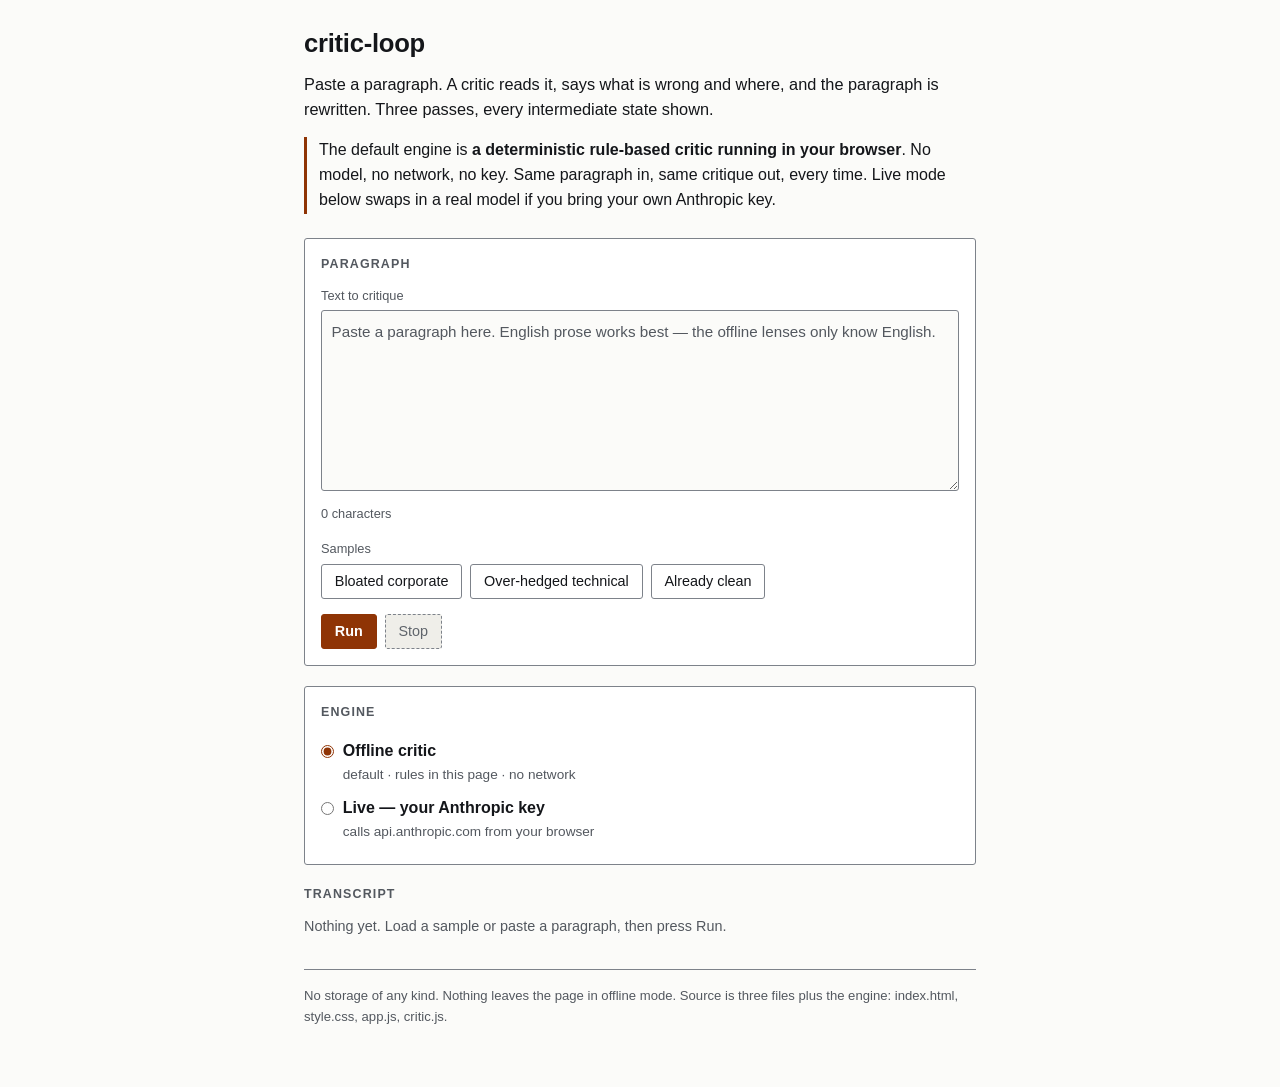
==== index.html @ 804d18df "page shell: markup, three bundled samples, and the honest engine note Above the fold: title, one sen" ====
<!doctype html>
<html lang="en">
<head>
<meta charset="utf-8">
<meta name="viewport" content="width=device-width, initial-scale=1">
<title>critic-loop — draft, critique, revise</title>
<meta name="description" content="A one-page demo of the draft to critique to revise loop. Every intermediate state is shown.">
<link rel="stylesheet" href="style.css">
</head>
<body>
<a class="skip-link" href="#transcript">Skip to transcript</a>

<div class="wrap">

  <header class="masthead">
    <h1>critic-loop</h1>
    <p class="lede">Paste a paragraph. A critic reads it, says what is wrong and where, and the
      paragraph is rewritten. Three passes, every intermediate state shown.</p>
    <p class="honesty">The default engine is <strong>a deterministic rule-based critic running in
      your browser</strong>. No model, no network, no key. Same paragraph in, same critique out,
      every time. Live mode below swaps in a real model if you bring your own Anthropic key.</p>
  </header>

  <main>

  <section class="card" aria-labelledby="input-h">
    <h2 id="input-h">Paragraph</h2>

    <label class="field-label" for="input">Text to critique</label>
    <textarea id="input" rows="7" spellcheck="false"
      placeholder="Paste a paragraph here. English prose works best — the offline lenses only know English."></textarea>

    <p class="counter"><span id="counter">0 characters</span></p>

    <div class="samples">
      <span class="samples-label" id="samples-h">Samples</span>
      <div class="btn-row" role="group" aria-labelledby="samples-h">
        <button type="button" class="btn btn-quiet" data-sample="corporate">Bloated corporate</button>
        <button type="button" class="btn btn-quiet" data-sample="hedged">Over-hedged technical</button>
        <button type="button" class="btn btn-quiet" data-sample="clean">Already clean</button>
      </div>
    </div>

    <div class="run-row">
      <button type="button" class="btn btn-primary" id="run">Run</button>
      <button type="button" class="btn" id="stop" disabled>Stop</button>
      <button type="button" class="btn btn-quiet" id="skip" hidden>Skip animation</button>
      <span class="status" id="status" role="status" aria-live="polite"></span>
    </div>
  </section>

  <section class="card" aria-labelledby="engine-h">
    <h2 id="engine-h">Engine</h2>
    <fieldset class="engine">
      <legend class="sr-only">Choose an engine</legend>
      <label class="radio"><input type="radio" name="engine" value="offline" id="engine-offline" checked>
        <span><span class="radio-title">Offline critic</span> <span class="radio-note">default · rules in this page · no network</span></span></label>
      <label class="radio"><input type="radio" name="engine" value="live" id="engine-live">
        <span><span class="radio-title">Live — your Anthropic key</span> <span class="radio-note">calls api.anthropic.com from your browser</span></span></label>
    </fieldset>

    <div class="live-panel" id="live-panel" hidden>
      <div class="live-fields">
        <p class="live-field">
          <label class="field-label" for="api-key">Anthropic API key</label>
          <input type="password" id="api-key" autocomplete="off" spellcheck="false" placeholder="sk-ant-...">
        </p>
        <p class="live-field">
          <label class="field-label" for="model">Model</label>
          <input type="text" id="model" autocomplete="off" spellcheck="false" value="claude-sonnet-4-5">
        </p>
      </div>
      <p class="live-note">The key is held in a page variable for the length of this run. It is sent
        only to api.anthropic.com, never stored anywhere, and never included in the exported
        transcript.</p>
    </div>
  </section>

  <section id="transcript-section" aria-labelledby="transcript-h">
    <h2 id="transcript-h">Transcript</h2>
    <p class="empty-note" id="empty-note">Nothing yet. Load a sample or paste a paragraph, then press Run.</p>
    <div id="transcript" tabindex="-1"></div>
  </section>

  </main>

  <footer class="foot">
    <p>No storage of any kind. Nothing leaves the page in offline mode. Source is three files plus
      the engine: index.html, style.css, app.js, critic.js.</p>
  </footer>

</div>

<script type="text/plain" id="sample-corporate">In order to leverage the synergies across each and every one of our stakeholders, the implementation of the new paradigm has the ability to significantly improve the end result for the business, and due to the fact that a number of teams are involved in the optimisation of the process at this point in time, the utilisation of a holistic framework is very important for the purpose of driving alignment with regard to future plans.</script>
<script type="text/plain" id="sample-hedged">It seems that the cache layer is somewhat unreliable under load, and it appears that a number of requests are perhaps dropped when the queue is relatively full, though the optimisation of the eviction policy might possibly help if the team is able to leverage the existing metrics pipeline for the purpose of measurement. Arguably the retry path is fairly robust. Various measurements typically suggest that latency is largely driven by the serialisation step, but this is possibly an artefact of the harness.</script>
<script type="text/plain" id="sample-clean">The build takes 41 seconds. It compiles 312 files, links one binary, and writes a 4 MB archive. Two tests fail on Windows. Both fail in the path parser. The fix lands tomorrow.</script>

<script src="critic.js"></script>
<script src="app.js"></script>
</body>
</html>
---- style.css ----
/* critic-loop — one stylesheet. Light and dark are both first class.
   Contrast ratios are stated where they were computed. */

:root {
  color-scheme: light dark;

  /* light (measured against the surfaces they sit on) */
  --bg:        #fbfbf9;
  --surface:   #ffffff;
  --quote:     #f2efe9;
  --text:      #14161a;   /* 18.11 on surface, 17.48 on bg */
  --muted:     #53585f;   /*  7.17 on surface,  6.25 on quote */
  --border:    #7d828a;   /*  3.87 on surface,  3.37 on quote */
  --accent:    #8f3405;   /*  7.89 on surface */
  --on-accent: #ffffff;   /*  7.89 on accent */
  --del:       #8a2a2a;   /*  8.59 on surface */
  --ins:       #0f5c36;   /*  8.06 on surface */
  --disabled-bg:   #efeee9;
  --disabled-text: #5f646b; /* 5.13 on disabled-bg */

  --radius: 3px;
  --pad: 1rem;
  --font: -apple-system, BlinkMacSystemFont, "Segoe UI", Roboto, "Helvetica Neue", Arial, sans-serif;
  --mono: ui-monospace, SFMono-Regular, Menlo, Consolas, "Liberation Mono", monospace;
}

@media (prefers-color-scheme: dark) {
  :root {
    --bg:        #0f1114;
    --surface:   #171a1f;
    --quote:     #22262c;
    --text:      #e9eaec;  /* 14.49 on surface, 15.71 on bg */
    --muted:     #a7adb5;  /*  7.71 on surface,  6.72 on quote */
    --border:    #6b727b;  /*  3.59 on surface,  3.13 on quote */
    --accent:    #ff9a52;  /*  8.30 on surface */
    --on-accent: #0f1114;  /*  9.00 on accent */
    --del:       #ff9d9d;  /*  8.77 on surface */
    --ins:       #6fd39b;  /*  9.52 on surface */
    --disabled-bg:   #22262c;
    --disabled-text: #9aa1a9; /* 5.82 on disabled-bg */
  }
}

* { box-sizing: border-box; }

html, body { margin: 0; padding: 0; }

body {
  background: var(--bg);
  color: var(--text);
  font-family: var(--font);
  font-size: 16px;
  line-height: 1.55;
  -webkit-text-size-adjust: 100%;
  overflow-wrap: break-word;
}

.wrap {
  max-width: 44rem;
  margin: 0 auto;
  padding: 1.5rem 1rem 3rem;
}

/* ---------- type ---------- */

h1 {
  font-size: 1.6rem;
  letter-spacing: -0.01em;
  margin: 0 0 0.5rem;
  font-weight: 600;
}

h2 {
  font-size: 0.78rem;
  text-transform: uppercase;
  letter-spacing: 0.09em;
  font-weight: 600;
  color: var(--muted);
  margin: 0 0 0.7rem;
}

p { margin: 0 0 0.75rem; }

.lede { font-size: 1.02rem; margin-bottom: 0.9rem; }

.honesty {
  border-left: 3px solid var(--accent);
  padding: 0.1rem 0 0.1rem 0.75rem;
  margin: 0 0 1.5rem;
  color: var(--text);
}
.honesty strong { font-weight: 600; }

.masthead { margin-bottom: 1.5rem; }

.sr-only {
  position: absolute; width: 1px; height: 1px; padding: 0; margin: -1px;
  overflow: hidden; clip: rect(0 0 0 0); white-space: nowrap; border: 0;
}

.skip-link {
  position: absolute; left: 0.5rem; top: 0.5rem;
  background: var(--surface); color: var(--accent);
  padding: 0.5rem 0.75rem; border: 2px solid var(--accent); z-index: 10;
  transform: translateY(-250%);
}
.skip-link:focus { transform: none; }

/* ---------- cards ---------- */

.card {
  background: var(--surface);
  border: 1px solid var(--border);
  border-radius: var(--radius);
  padding: var(--pad);
  margin: 0 0 1.25rem;
}

/* ---------- form ---------- */

.field-label {
  display: block;
  font-size: 0.8rem;
  color: var(--muted);
  margin-bottom: 0.3rem;
}

textarea, input[type="password"], input[type="text"] {
  width: 100%;
  max-width: 100%;
  font-family: inherit;
  font-size: 0.95rem;
  line-height: 1.5;
  color: var(--text);
  background: var(--bg);
  border: 1px solid var(--border);
  border-radius: var(--radius);
  padding: 0.6rem;
}
textarea { resize: vertical; min-height: 7.5rem; }
::placeholder { color: var(--muted); opacity: 1; }

.counter { font-size: 0.8rem; color: var(--muted); margin: 0.35rem 0 0.9rem; }

.samples { margin-bottom: 0.9rem; }
.samples-label {
  display: block; font-size: 0.8rem; color: var(--muted); margin-bottom: 0.35rem;
}

.btn-row, .run-row {
  display: flex;
  flex-wrap: wrap;
  gap: 0.5rem;
  align-items: center;
}
.run-row { margin-top: 0.25rem; }

.btn {
  font: inherit;
  font-size: 0.9rem;
  line-height: 1.2;
  padding: 0.5rem 0.8rem;
  color: var(--text);
  background: var(--surface);
  border: 1px solid var(--border);
  border-radius: var(--radius);
  cursor: pointer;
  max-width: 100%;
}
.btn:hover:not(:disabled) { border-color: var(--accent); color: var(--accent); }
.btn-primary {
  background: var(--accent);
  color: var(--on-accent);
  border-color: var(--accent);
  font-weight: 600;
}
.btn-primary:hover:not(:disabled) { color: var(--on-accent); }
.btn-quiet { background: transparent; }
.btn:disabled {
  background: var(--disabled-bg);
  color: var(--disabled-text);
  border-color: var(--border);
  border-style: dashed;
  cursor: not-allowed;
}

:focus-visible {
  outline: 3px solid var(--accent);
  outline-offset: 2px;
}

.status { font-size: 0.85rem; color: var(--muted); }
.status.is-error { color: var(--del); }
.status.is-busy::before {
  content: "\25CF";
  margin-right: 0.35rem;
  color: var(--accent);
}

/* ---------- engine ---------- */

.engine { border: 0; margin: 0; padding: 0; }
.radio {
  display: flex;
  gap: 0.55rem;
  align-items: flex-start;
  padding: 0.35rem 0;
  cursor: pointer;
}
.radio input { margin: 0.35rem 0 0; flex: none; accent-color: var(--accent); }
.radio-title { font-weight: 600; }
.radio-note { color: var(--muted); font-size: 0.85rem; display: block; }

.live-panel {
  margin-top: 0.9rem;
  padding-top: 0.9rem;
  border-top: 1px solid var(--border);
}
.live-fields { display: flex; flex-wrap: wrap; gap: 0.75rem; }
.live-field { flex: 1 1 12rem; margin: 0; min-width: 0; }
.live-note { color: var(--muted); font-size: 0.85rem; margin: 0.75rem 0 0; }

/* ---------- transcript ---------- */

.empty-note { color: var(--muted); font-size: 0.9rem; }

.panel {
  background: var(--surface);
  border: 1px solid var(--border);
  border-left-width: 3px;
  border-radius: var(--radius);
  padding: var(--pad);
  margin: 0 0 0.75rem;
}
.panel-draft    { border-left-color: var(--border); }
.panel-critique { border-left-color: var(--accent); background: var(--quote); }
.panel-final    { border-left-color: var(--accent); }
.panel-note     { border-left-color: var(--accent); }

.panel-label {
  font-family: var(--mono);
  font-size: 0.75rem;
  letter-spacing: 0.08em;
  text-transform: uppercase;
  color: var(--muted);
  margin: 0 0 0.5rem;
  display: block;
}
.panel-label .lens { color: var(--accent); }

.panel-blurb { color: var(--muted); font-size: 0.88rem; margin: 0 0 0.75rem; }

.draft-text {
  margin: 0;
  font-size: 0.97rem;
  white-space: pre-wrap;
  overflow-wrap: anywhere;
  word-break: break-word;
}

.truncated-note, .capped-note {
  font-size: 0.82rem;
  color: var(--muted);
  margin: 0.5rem 0 0;
}

/* metrics */
.metrics {
  display: flex;
  flex-wrap: wrap;
  gap: 0.35rem 1rem;
  margin: 0.8rem 0 0;
  padding: 0.55rem 0 0;
  border-top: 1px solid var(--border);
  font-size: 0.82rem;
  color: var(--muted);
  font-family: var(--mono);
}
.metric { white-space: normal; overflow-wrap: anywhere; }
.metric-name { text-transform: uppercase; letter-spacing: 0.05em; }
.metric-val { color: var(--text); }
.metric-delta { color: var(--accent); }

/* findings */
.findings { list-style: none; margin: 0; padding: 0; }
.finding {
  border-top: 1px solid var(--border);
  padding: 0.6rem 0 0.1rem;
}
.finding:first-child { border-top: 0; padding-top: 0; }

.finding > summary {
  cursor: pointer;
  list-style: none;
  display: block;
  padding: 0.1rem 0 0.3rem;
}
.finding > summary::-webkit-details-marker { display: none; }
.finding > summary::before {
  content: "\25B8";
  color: var(--accent);
  display: inline-block;
  width: 1em;
  font-family: var(--mono);
}
.finding[open] > summary::before { content: "\25BE"; }

.rule-name {
  font-size: 0.78rem;
  text-transform: uppercase;
  letter-spacing: 0.06em;
  color: var(--muted);
  font-family: var(--mono);
}

.quote {
  display: inline-block;
  max-width: 100%;
  margin: 0.3rem 0 0 1em;
  padding: 0.3rem 0.5rem;
  background: var(--surface);
  border-left: 3px solid var(--accent);
  font-family: var(--mono);
  font-size: 0.86rem;
  overflow-wrap: anywhere;
  word-break: break-word;
  white-space: pre-wrap;
}

.finding-body { margin: 0.3rem 0 0.5rem 1em; }
.why { margin: 0 0 0.35rem; font-size: 0.9rem; }
.repl {
  margin: 0;
  font-size: 0.88rem;
  overflow-wrap: anywhere;
}
.repl-arrow { color: var(--accent); font-family: var(--mono); }
.repl-text { font-family: var(--mono); color: var(--ins); }
.repl-none { color: var(--muted); font-style: italic; }
.repl-empty { color: var(--muted); }

.pass-summary { font-size: 0.85rem; color: var(--muted); margin: 0.75rem 0 0; }

/* diff */
.diff-controls {
  display: flex;
  flex-wrap: wrap;
  gap: 0.5rem;
  align-items: center;
  margin: 0 0 0.6rem;
}
.diff-legend { font-size: 0.78rem; color: var(--muted); font-family: var(--mono); }

.diff { font-size: 0.97rem; white-space: pre-wrap; overflow-wrap: anywhere; word-break: break-word; }
.d-del {
  color: var(--del);
  text-decoration: line-through;
  text-decoration-thickness: 2px;
}
.d-ins {
  color: var(--ins);
  text-decoration: underline;
  text-decoration-thickness: 2px;
  text-underline-offset: 2px;
}
.d-mark { font-family: var(--mono); font-weight: 700; text-decoration: none; }

/* final */
.final-head { font-weight: 600; margin: 0 0 0.5rem; }
.final-actions { display: flex; flex-wrap: wrap; gap: 0.5rem; margin-top: 0.9rem; }

.foot {
  margin-top: 2rem;
  padding-top: 1rem;
  border-top: 1px solid var(--border);
  color: var(--muted);
  font-size: 0.82rem;
}

/* ---------- stepping ---------- */

.panel-enter { animation: fade-in 220ms ease-out both; }
@keyframes fade-in {
  from { opacity: 0; transform: translateY(4px); }
  to   { opacity: 1; transform: none; }
}
@media (prefers-reduced-motion: reduce) {
  .panel-enter { animation: none; }
  * { transition: none !important; }
}

/* ---------- narrow ---------- */

@media (max-width: 26rem) {
  .wrap { padding: 1rem 0.75rem 2rem; }
  h1 { font-size: 1.35rem; }
  .btn { flex: 1 1 auto; }
  .run-row .status { flex: 1 1 100%; }
  .quote, .finding-body { margin-left: 0; }
}
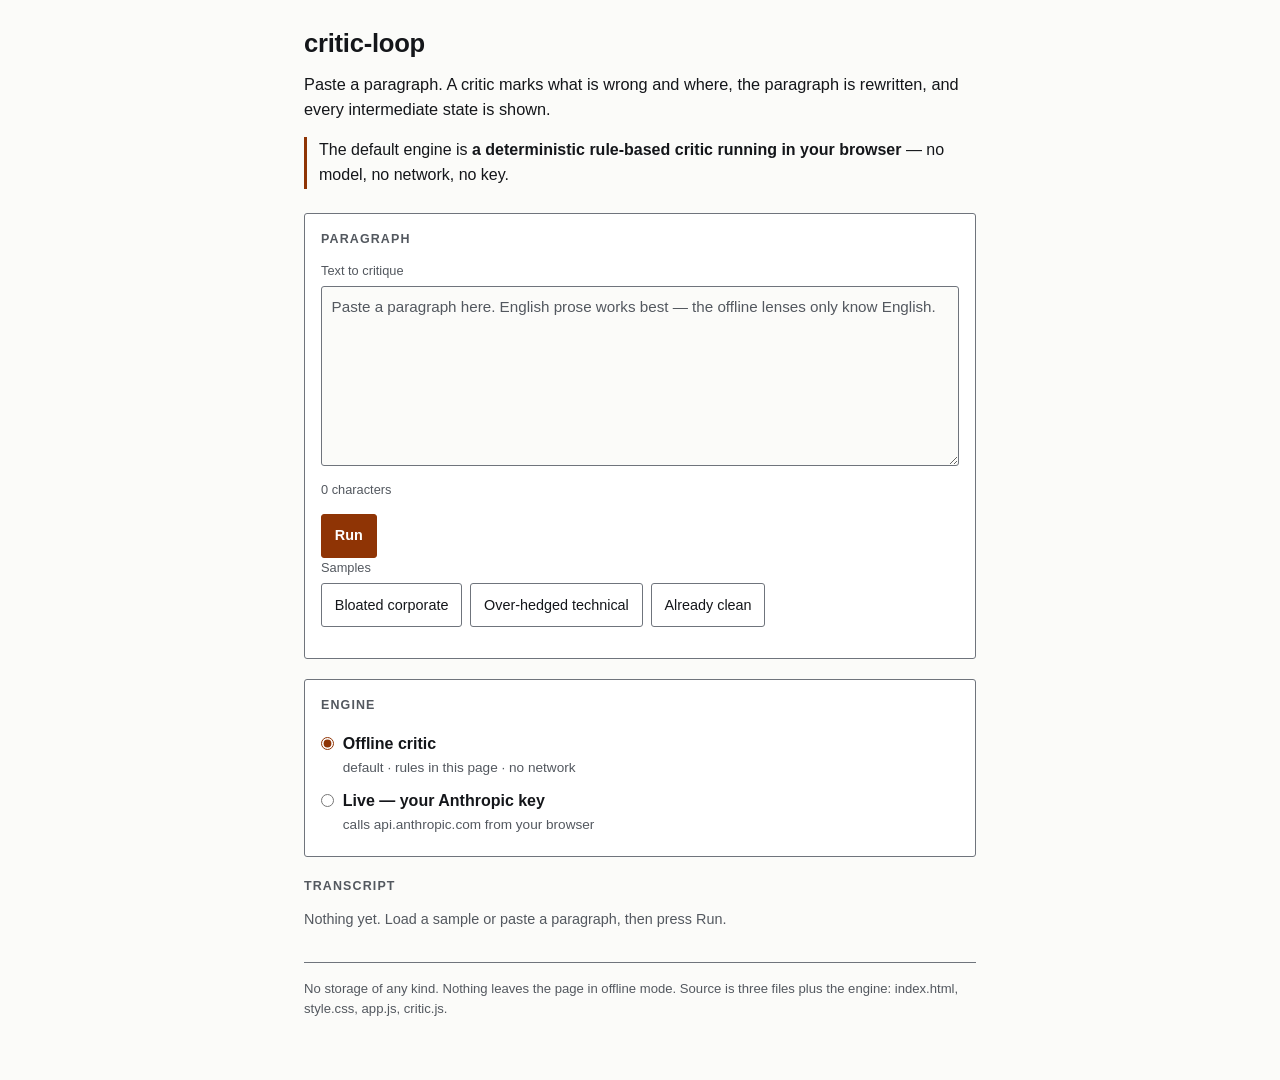
==== commit ba53d903: "page shell: inline favicon, shorter masthead, Run above the samples - An inline data: SVG favicon, s" ====
--- a/index.html
+++ b/index.html
@@ -5,6 +5,7 @@
 <meta name="viewport" content="width=device-width, initial-scale=1">
 <title>critic-loop — draft, critique, revise</title>
 <meta name="description" content="A one-page demo of the draft to critique to revise loop. Every intermediate state is shown.">
+<link rel="icon" href="data:image/svg+xml,%3Csvg xmlns='http://www.w3.org/2000/svg' viewBox='0 0 16 16'%3E%3Crect width='16' height='16' rx='3' fill='%238f3405'/%3E%3Cpath d='M4 5h8M4 8h8M4 11h5' stroke='%23fff' stroke-width='1.6' stroke-linecap='round'/%3E%3C/svg%3E">
 <link rel="stylesheet" href="style.css">
 </head>
 <body>
@@ -14,11 +15,10 @@
 
   <header class="masthead">
     <h1>critic-loop</h1>
-    <p class="lede">Paste a paragraph. A critic reads it, says what is wrong and where, and the
-      paragraph is rewritten. Three passes, every intermediate state shown.</p>
+    <p class="lede">Paste a paragraph. A critic marks what is wrong and where, the paragraph is
+      rewritten, and every intermediate state is shown.</p>
     <p class="honesty">The default engine is <strong>a deterministic rule-based critic running in
-      your browser</strong>. No model, no network, no key. Same paragraph in, same critique out,
-      every time. Live mode below swaps in a real model if you bring your own Anthropic key.</p>
+      your browser</strong> — no model, no network, no key.</p>
   </header>
 
   <main>
@@ -32,6 +32,13 @@
 
     <p class="counter"><span id="counter">0 characters</span></p>
 
+    <div class="run-row">
+      <button type="button" class="btn btn-primary" id="run">Run</button>
+      <button type="button" class="btn" id="stop" disabled hidden>Stop</button>
+      <button type="button" class="btn btn-quiet" id="skip" hidden>Skip animation</button>
+      <span class="status" id="status" role="status" aria-live="polite"></span>
+    </div>
+
     <div class="samples">
       <span class="samples-label" id="samples-h">Samples</span>
       <div class="btn-row" role="group" aria-labelledby="samples-h">
@@ -39,13 +46,6 @@
         <button type="button" class="btn btn-quiet" data-sample="hedged">Over-hedged technical</button>
         <button type="button" class="btn btn-quiet" data-sample="clean">Already clean</button>
       </div>
-    </div>
-
-    <div class="run-row">
-      <button type="button" class="btn btn-primary" id="run">Run</button>
-      <button type="button" class="btn" id="stop" disabled>Stop</button>
-      <button type="button" class="btn btn-quiet" id="skip" hidden>Skip animation</button>
-      <span class="status" id="status" role="status" aria-live="polite"></span>
     </div>
   </section>
 
--- a/style.css
+++ b/style.css
@@ -7,10 +7,10 @@
   /* light (measured against the surfaces they sit on) */
   --bg:        #fbfbf9;
   --surface:   #ffffff;
-  --quote:     #f2efe9;
-  --text:      #14161a;   /* 18.11 on surface, 17.48 on bg */
-  --muted:     #53585f;   /*  7.17 on surface,  6.25 on quote */
-  --border:    #7d828a;   /*  3.87 on surface,  3.37 on quote */
+  --quote:     #e1dacb;   /*  1.39 against surface — the critique panels step away from the drafts */
+  --text:      #14161a;   /* 18.11 on surface, 13.52 on quote */
+  --muted:     #53585f;   /*  7.17 on surface,  5.15 on quote */
+  --border:    #6f747c;   /*  4.70 on surface,  3.38 on quote */
   --accent:    #8f3405;   /*  7.89 on surface */
   --on-accent: #ffffff;   /*  7.89 on accent */
   --del:       #8a2a2a;   /*  8.59 on surface */
@@ -28,10 +28,10 @@
   :root {
     --bg:        #0f1114;
     --surface:   #171a1f;
-    --quote:     #22262c;
-    --text:      #e9eaec;  /* 14.49 on surface, 15.71 on bg */
-    --muted:     #a7adb5;  /*  7.71 on surface,  6.72 on quote */
-    --border:    #6b727b;  /*  3.59 on surface,  3.13 on quote */
+    --quote:     #2e343c;  /*  1.39 against surface */
+    --text:      #e9eaec;  /* 14.49 on surface, 10.43 on quote */
+    --muted:     #a7adb5;  /*  7.71 on surface,  5.55 on quote */
+    --border:    #7b838d;  /*  4.55 on surface,  3.27 on quote */
     --accent:    #ff9a52;  /*  8.30 on surface */
     --on-accent: #0f1114;  /*  9.00 on accent */
     --del:       #ff9d9d;  /*  8.77 on surface */
@@ -159,6 +159,7 @@
   font: inherit;
   font-size: 0.9rem;
   line-height: 1.2;
+  min-height: 44px;          /* tap target */
   padding: 0.5rem 0.8rem;
   color: var(--text);
   background: var(--surface);
@@ -175,6 +176,15 @@
   font-weight: 600;
 }
 .btn-primary:hover:not(:disabled) { color: var(--on-accent); }
+/* Run stays the filled accent while it runs: the page's one accent element should not
+   vanish exactly when the loop is alive. */
+.btn.btn-primary:disabled {
+  background: var(--accent);
+  color: var(--on-accent);
+  border-color: var(--accent);
+  border-style: solid;
+  cursor: progress;
+}
 .btn-quiet { background: transparent; }
 .btn:disabled {
   background: var(--disabled-bg);
@@ -239,11 +249,12 @@
 
 .panel-label {
   font-family: var(--mono);
-  font-size: 0.75rem;
-  letter-spacing: 0.08em;
+  font-size: 0.85rem;
+  font-weight: 700;
+  letter-spacing: 0.06em;
   text-transform: uppercase;
-  color: var(--muted);
-  margin: 0 0 0.5rem;
+  color: var(--text);
+  margin: 0 0 0.55rem;
   display: block;
 }
 .panel-label .lens { color: var(--accent); }
@@ -285,7 +296,14 @@
 .findings { list-style: none; margin: 0; padding: 0; }
 .finding {
   border-top: 1px solid var(--border);
-  padding: 0.6rem 0 0.1rem;
+  padding: 0.45rem 0 0.1rem;
+}
+/* Closed, a finding is one line of rule name and one line of quote. Open, the quote
+   wraps in full. A pass with more than six findings ships closed. */
+.finding:not([open]) > summary .quote {
+  white-space: nowrap;
+  overflow: hidden;
+  text-overflow: ellipsis;
 }
 .finding:first-child { border-top: 0; padding-top: 0; }
 
@@ -314,10 +332,10 @@
 }
 
 .quote {
-  display: inline-block;
+  display: block;
   max-width: 100%;
-  margin: 0.3rem 0 0 1em;
-  padding: 0.3rem 0.5rem;
+  margin: 0.4rem 0 0 1em;
+  padding: 0.25rem 0.5rem;
   background: var(--surface);
   border-left: 3px solid var(--accent);
   font-family: var(--mono);
@@ -338,6 +356,15 @@
 .repl-text { font-family: var(--mono); color: var(--ins); }
 .repl-none { color: var(--muted); font-style: italic; }
 .repl-empty { color: var(--muted); }
+
+.metrics-head {
+  font-size: 0.82rem;
+  color: var(--muted);
+  font-family: var(--mono);
+  text-transform: uppercase;
+  letter-spacing: 0.05em;
+  margin: 0.9rem 0 0;
+}
 
 .pass-summary { font-size: 0.85rem; color: var(--muted); margin: 0.75rem 0 0; }
 
@@ -392,9 +419,17 @@
 /* ---------- narrow ---------- */
 
 @media (max-width: 26rem) {
-  .wrap { padding: 1rem 0.75rem 2rem; }
-  h1 { font-size: 1.35rem; }
+  .wrap { padding: 0.75rem 0.75rem 2rem; }
+  h1 { font-size: 1.25rem; margin-bottom: 0.35rem; }
+  .lede { font-size: 0.92rem; margin-bottom: 0.6rem; }
+  .honesty { font-size: 0.86rem; margin-bottom: 0.85rem; padding-left: 0.6rem; }
+  .masthead { margin-bottom: 0.85rem; }
+  h2 { margin-bottom: 0.5rem; }
+  .card { padding: 0.75rem; margin-bottom: 0.85rem; }
+  textarea { min-height: 5.5rem; }
+  .counter { margin: 0.3rem 0 0.6rem; }
+  .samples { margin: 0.9rem 0 0; }
   .btn { flex: 1 1 auto; }
   .run-row .status { flex: 1 1 100%; }
-  .quote, .finding-body { margin-left: 0; }
-}
+  .quote, .finding-body { margin-left: 0.6rem; }
+}
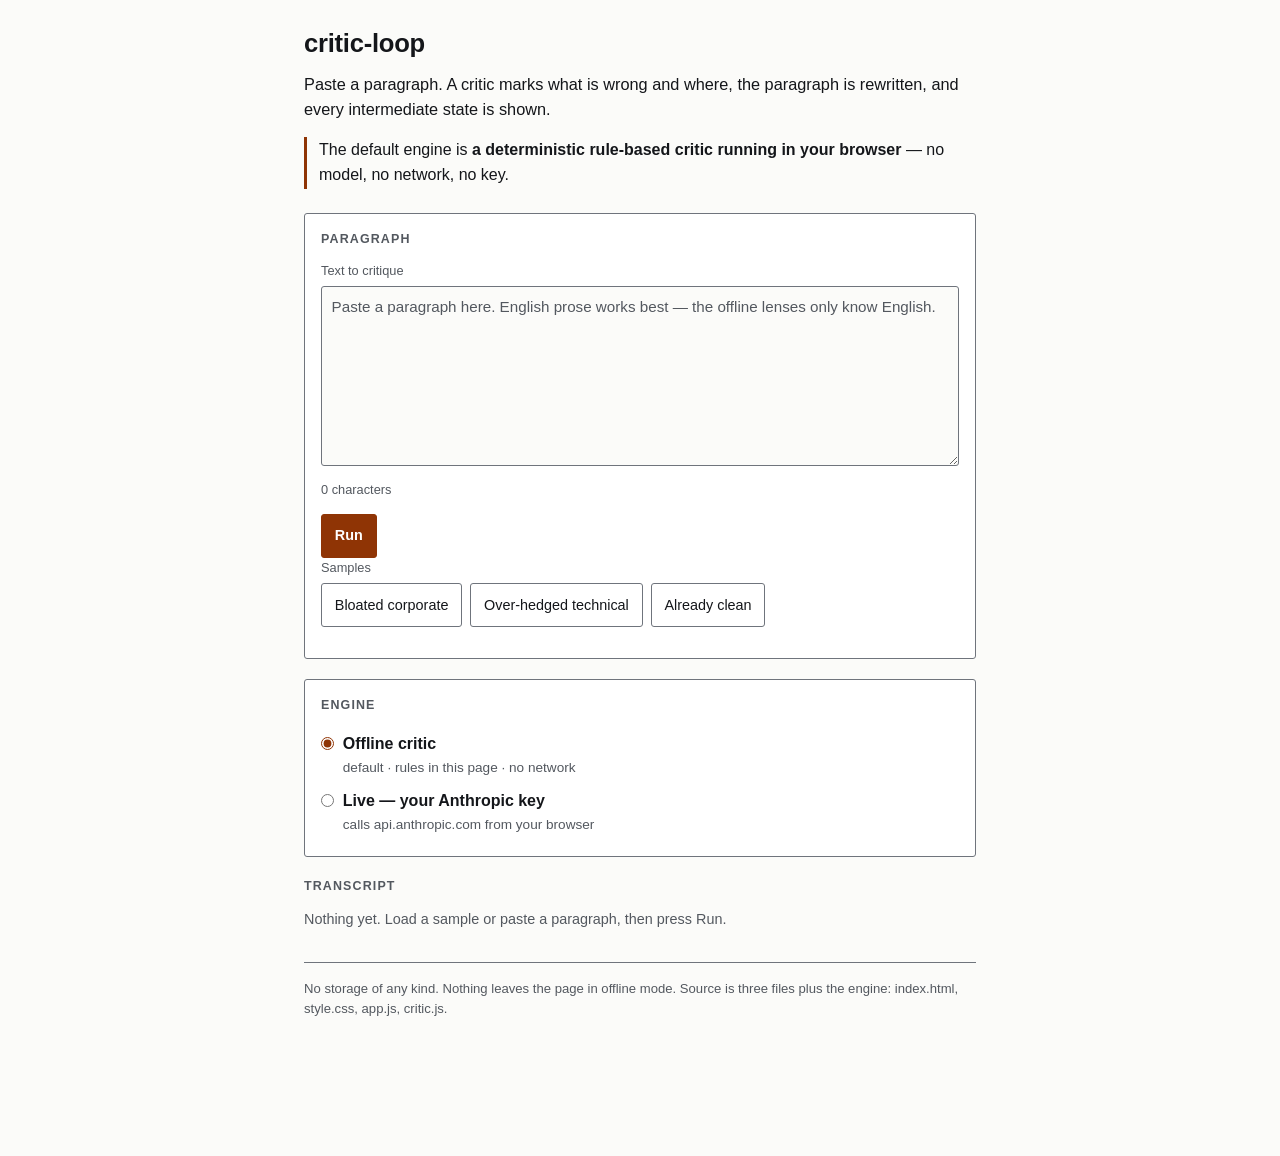
==== commit f717a763: "run controls: a strip fixed to the foot of the viewport, and a focus ring on Run that is not its own" ====
--- a/index.html
+++ b/index.html
@@ -34,9 +34,19 @@
 
     <div class="run-row">
       <button type="button" class="btn btn-primary" id="run">Run</button>
-      <button type="button" class="btn" id="stop" disabled hidden>Stop</button>
-      <button type="button" class="btn btn-quiet" id="skip" hidden>Skip animation</button>
       <span class="status" id="status" role="status" aria-live="polite"></span>
+    </div>
+
+    <!-- Stop and Skip live on a strip fixed to the foot of the viewport, so they stay on
+         screen for the whole run while the transcript below follows the newest panel.
+         They sit here in the source, right after Run, so the tab order is Run, Stop, Skip.
+         The strip is present only while a run is in flight; the space it needs is reserved
+         at the foot of the page at all times, so it never moves the layout. -->
+    <div class="runbar" id="runbar" role="group" aria-label="Controls for the run in progress" hidden>
+      <div class="runbar-inner">
+        <button type="button" class="btn btn-stop" id="stop" disabled>Stop</button>
+        <button type="button" class="btn btn-quiet" id="skip">Skip animation</button>
+      </div>
     </div>
 
     <div class="samples">
--- a/style.css
+++ b/style.css
@@ -17,6 +17,11 @@
   --ins:       #0f5c36;   /*  8.06 on surface */
   --disabled-bg:   #efeee9;
   --disabled-text: #5f646b; /* 5.13 on disabled-bg */
+
+  /* The run-control strip is fixed to the foot of the viewport while a run is in
+     flight. This much room is left below the footer at all times, so the strip
+     appearing and disappearing never moves a pixel of the page. */
+  --runbar-space: 4.75rem;
 
   --radius: 3px;
   --pad: 1rem;
@@ -58,7 +63,7 @@
 .wrap {
   max-width: 44rem;
   margin: 0 auto;
-  padding: 1.5rem 1rem 3rem;
+  padding: 1.5rem 1rem calc(3rem + var(--runbar-space));
 }
 
 /* ---------- type ---------- */
@@ -138,6 +143,9 @@
   padding: 0.6rem;
 }
 textarea { resize: vertical; min-height: 7.5rem; }
+/* Read-only while a run is in flight: the draft stays readable, selectable and copyable,
+   and the character counter beside it cannot drift away from the text the run captured. */
+textarea.is-locked { background: var(--disabled-bg); cursor: default; }
 ::placeholder { color: var(--muted); opacity: 1; }
 
 .counter { font-size: 0.8rem; color: var(--muted); margin: 0.35rem 0 0.9rem; }
@@ -198,6 +206,15 @@
   outline: 3px solid var(--accent);
   outline-offset: 2px;
 }
+/* Run is the one control that is filled with the accent, so an accent ring on it is the
+   accent on itself. Two rings instead: the inner one is the button's own text colour,
+   which is measured against the fill it sits on, and the outer one is the page's text
+   colour, measured against the page behind it. Both are stated in the audit. */
+.btn-primary:focus-visible {
+  outline: 2px solid var(--text);
+  outline-offset: 3px;
+  box-shadow: 0 0 0 3px var(--on-accent);
+}
 
 .status { font-size: 0.85rem; color: var(--muted); }
 .status.is-error { color: var(--del); }
@@ -205,6 +222,37 @@
   content: "\25CF";
   margin-right: 0.35rem;
   color: var(--accent);
+}
+
+/* ---------- the run-control strip ----------
+   Stop and Skip are the two controls a reader needs at every moment of a run, and the
+   transcript scrolls away from them as it follows the newest panel. So they ride a strip
+   fixed to the foot of the viewport for as long as the run lasts: on screen at 320 and at
+   1200, at 80 ms and at the end, without the reader scrolling away from the transcript.
+   It is opaque, so its own contrast is measured against its own surface, and the page
+   already reserves its height (--runbar-space), so nothing under it is unreachable. */
+
+.runbar {
+  position: fixed;
+  left: 0;
+  right: 0;
+  bottom: 0;
+  z-index: 20;
+  display: flex;
+  justify-content: center;
+  background: var(--surface);
+  border-top: 2px solid var(--border);
+  padding: 0.5rem 1rem calc(0.5rem + env(safe-area-inset-bottom, 0px));
+}
+.runbar[hidden] { display: none; }
+
+.runbar-inner {
+  display: flex;
+  flex-wrap: wrap;
+  gap: 0.5rem;
+  align-items: center;
+  width: 100%;
+  max-width: 42rem;
 }
 
 /* ---------- engine ---------- */
@@ -379,18 +427,34 @@
 .diff-legend { font-size: 0.78rem; color: var(--muted); font-family: var(--mono); }
 
 .diff { font-size: 0.97rem; white-space: pre-wrap; overflow-wrap: anywhere; word-break: break-word; }
+/* The marked run holds every character of its op, whitespace included, so the diff still
+   reconstructs both drafts byte for byte. The − and + are generated content and the gap
+   that keeps them off the preceding word is margin and padding, so neither the marker nor
+   the spacing puts a character into the text. */
+.d-del, .d-ins {
+  margin-left: 0.22em;
+  padding: 0 0.1em;
+  border-radius: 2px;
+}
+.d-del::before, .d-ins::before {
+  display: inline-block;   /* atomic inline: the line through the run does not cross it */
+  font-family: var(--mono);
+  font-weight: 700;
+  padding-right: 0.06em;
+}
 .d-del {
   color: var(--del);
   text-decoration: line-through;
   text-decoration-thickness: 2px;
 }
+.d-del::before { content: "\2212"; }
 .d-ins {
   color: var(--ins);
   text-decoration: underline;
   text-decoration-thickness: 2px;
   text-underline-offset: 2px;
 }
-.d-mark { font-family: var(--mono); font-weight: 700; text-decoration: none; }
+.d-ins::before { content: "+"; }
 
 /* final */
 .final-head { font-weight: 600; margin: 0 0 0.5rem; }
@@ -419,7 +483,7 @@
 /* ---------- narrow ---------- */
 
 @media (max-width: 26rem) {
-  .wrap { padding: 0.75rem 0.75rem 2rem; }
+  .wrap { padding: 0.75rem 0.75rem calc(2rem + var(--runbar-space)); }
   h1 { font-size: 1.25rem; margin-bottom: 0.35rem; }
   .lede { font-size: 0.92rem; margin-bottom: 0.6rem; }
   .honesty { font-size: 0.86rem; margin-bottom: 0.85rem; padding-left: 0.6rem; }
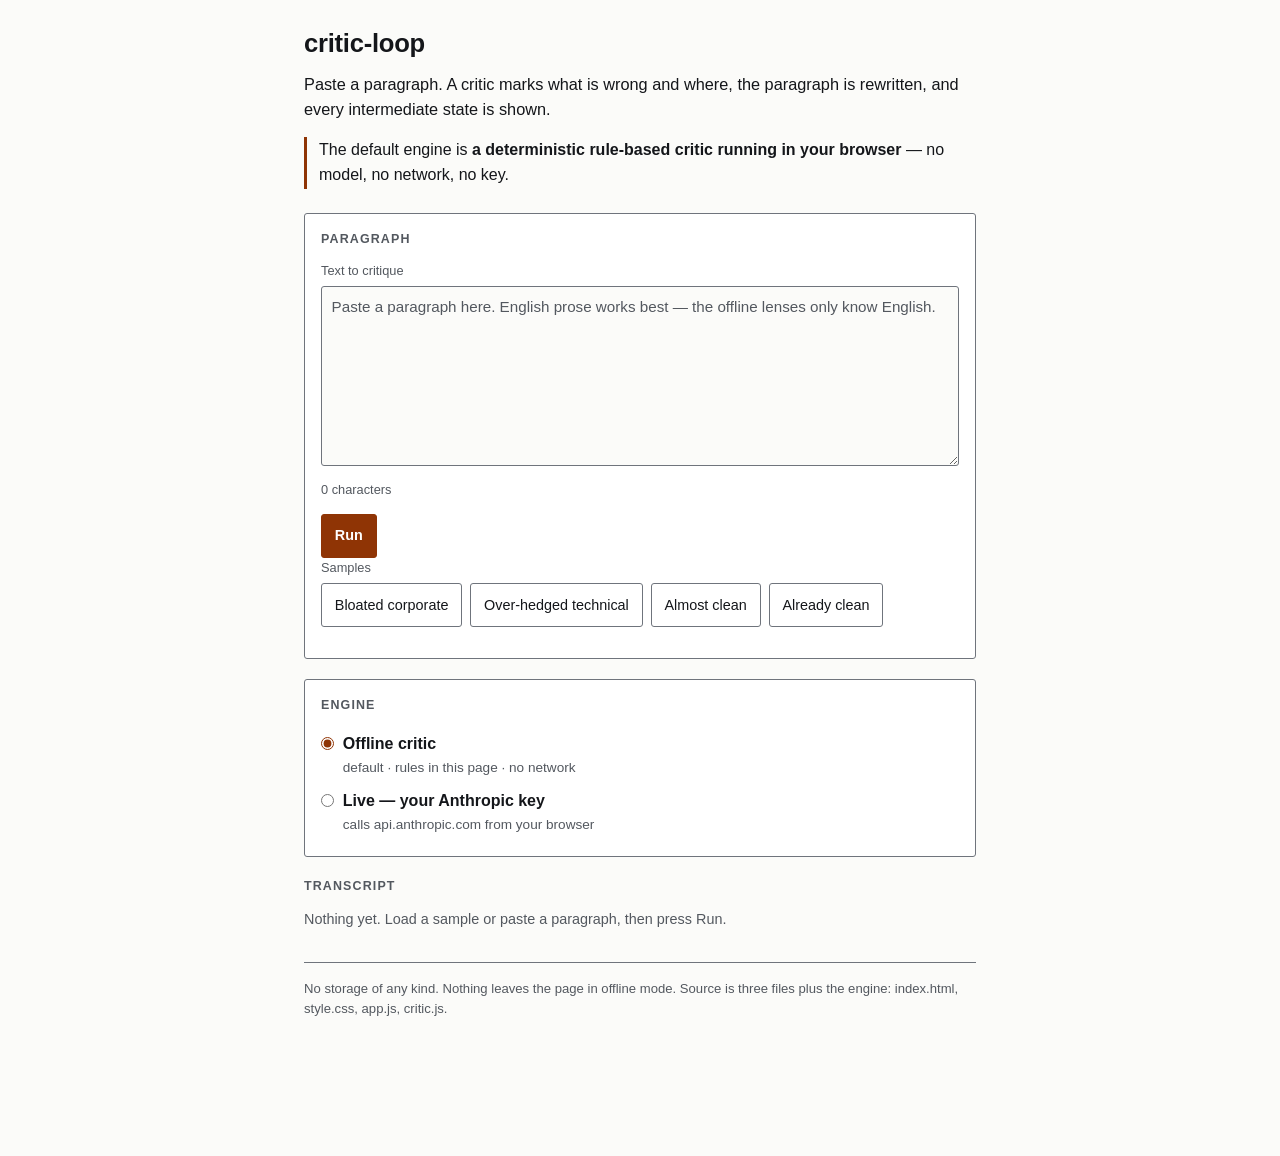
==== commit 1b904431: "verdict: say what landed before saying what is left, and a fourth sample that converges Two of the t" ====
--- a/index.html
+++ b/index.html
@@ -54,6 +54,7 @@
       <div class="btn-row" role="group" aria-labelledby="samples-h">
         <button type="button" class="btn btn-quiet" data-sample="corporate">Bloated corporate</button>
         <button type="button" class="btn btn-quiet" data-sample="hedged">Over-hedged technical</button>
+        <button type="button" class="btn btn-quiet" data-sample="almost">Almost clean</button>
         <button type="button" class="btn btn-quiet" data-sample="clean">Already clean</button>
       </div>
     </div>
@@ -103,6 +104,7 @@
 
 <script type="text/plain" id="sample-corporate">In order to leverage the synergies across each and every one of our stakeholders, the implementation of the new paradigm has the ability to significantly improve the end result for the business, and due to the fact that a number of teams are involved in the optimisation of the process at this point in time, the utilisation of a holistic framework is very important for the purpose of driving alignment with regard to future plans.</script>
 <script type="text/plain" id="sample-hedged">It seems that the cache layer is somewhat unreliable under load, and it appears that a number of requests are perhaps dropped when the queue is relatively full, though the optimisation of the eviction policy might possibly help if the team is able to leverage the existing metrics pipeline for the purpose of measurement. Arguably the retry path is fairly robust. Various measurements typically suggest that latency is largely driven by the serialisation step, but this is possibly an artefact of the harness.</script>
+<script type="text/plain" id="sample-almost">The repair shop utilises three benches and a robust wheel jig. Volunteers open it on Tuesday and Saturday evenings. Members pay eight pounds a year, bring their own parts, and sweep the floor before they leave. The waiting list ran to forty names in March, so the co-op will leverage a small grant to add a fourth bench in June.</script>
 <script type="text/plain" id="sample-clean">The build takes 41 seconds. It compiles 312 files, links one binary, and writes a 4 MB archive. Two tests fail on Windows. Both fail in the path parser. The fix lands tomorrow.</script>
 
 <script src="critic.js"></script>
--- a/style.css
+++ b/style.css
@@ -194,6 +194,15 @@
   cursor: progress;
 }
 .btn-quiet { background: transparent; }
+/* A toggle button keeps its name in both positions and says which position it is in with
+   aria-pressed, so the pressed position has to be drawn as well as exposed: the quote fill
+   the page already uses for a stepped-away surface, an accent boundary, and a heavier
+   name. The boundary is what carries it — its ratios are in the audit. */
+.btn[aria-pressed="true"] {
+  background: var(--quote);
+  border-color: var(--accent);
+  font-weight: 600;
+}
 .btn:disabled {
   background: var(--disabled-bg);
   color: var(--disabled-text);
@@ -322,6 +331,14 @@
   color: var(--muted);
   margin: 0.5rem 0 0;
 }
+/* The note about a capped quote rides with its quote inside the summary. Closed, the row
+   is one line and the stylesheet clips the quote to it, so the note is not part of that
+   line; open, it sits directly under the quote box it describes. */
+.finding:not([open]) > summary .quote-note { display: none; }
+.finding[open] > summary .quote-note {
+  display: block;
+  margin: 0.25rem 0 0 1em;
+}
 
 /* metrics */
 .metrics {
@@ -344,39 +361,75 @@
 .findings { list-style: none; margin: 0; padding: 0; }
 .finding {
   border-top: 1px solid var(--border);
-  padding: 0.45rem 0 0.1rem;
-}
-/* Closed, a finding is one line of rule name and one line of quote. Open, the quote
-   wraps in full. A pass with more than six findings ships closed. */
-.finding:not([open]) > summary .quote {
-  white-space: nowrap;
-  overflow: hidden;
-  text-overflow: ellipsis;
-}
-.finding:first-child { border-top: 0; padding-top: 0; }
-
+  padding: 0.1rem 0;
+}
+.finding:first-child { border-top: 0; }
+
+/* Closed, a finding is one row: the disclosure triangle, the rule name and the quoted
+   span side by side, both clipped with an ellipsis rather than allowed to wrap, and the
+   row is at least a tap target tall. Open, the quote drops to its own full-width line and
+   the why and the replacement follow it. */
 .finding > summary {
   cursor: pointer;
   list-style: none;
-  display: block;
-  padding: 0.1rem 0 0.3rem;
-}
+  display: flex;
+  align-items: center;
+  gap: 0.1rem 0.45rem;
+  min-height: 44px;
+  padding: 0.2rem 0;
+}
+.finding:not([open]) > summary { flex-wrap: nowrap; }
+/* Open, the row is a block again: the rule name sits on the first line and the quote drops
+   below it as a box the width of the quote, not a field stretched to the panel edge. */
+.finding[open] > summary { display: block; padding-top: 0.5rem; }
 .finding > summary::-webkit-details-marker { display: none; }
 .finding > summary::before {
   content: "\25B8";
   color: var(--accent);
+  flex: none;
   display: inline-block;
   width: 1em;
+  font-size: 1rem;
   font-family: var(--mono);
 }
 .finding[open] > summary::before { content: "\25BE"; }
 
 .rule-name {
+  /* The rule name keeps its own column: without a floor the quote's flex basis crushes a
+     long quote's rule name down to one letter and an ellipsis. */
+  flex: 0 1 auto;
+  min-width: 5.5rem;
   font-size: 0.78rem;
   text-transform: uppercase;
   letter-spacing: 0.06em;
   color: var(--muted);
   font-family: var(--mono);
+  white-space: nowrap;
+  overflow: hidden;
+  text-overflow: ellipsis;
+}
+
+/* A pointer-only finding is marked in its summary row rather than in a sentence in its
+   body. The type is the rule name's — mono, small, uppercase, --muted — with a --border
+   outline so the two do not read as one label. It never wraps and never shrinks: the
+   quote beside it is the thing that gives way, and it already clips with an ellipsis. */
+.finding-tag {
+  flex: none;
+  font-size: 0.72rem;
+  line-height: 1.5;
+  text-transform: uppercase;
+  letter-spacing: 0.06em;
+  font-family: var(--mono);
+  color: var(--muted);
+  border: 1px solid var(--border);
+  border-radius: var(--radius);
+  padding: 0 0.3rem;
+  white-space: nowrap;
+}
+.finding[open] > summary .finding-tag {
+  display: inline-block;
+  vertical-align: 1px;
+  margin-left: 0.35rem;
 }
 
 .quote {
@@ -392,6 +445,35 @@
   word-break: break-word;
   white-space: pre-wrap;
 }
+/* Closed, the quote box is as wide as the quote and no wider: a row of boxes stretched to
+   the panel edge reads as a column of empty form fields. */
+.finding > summary .quote {
+  flex: 0 1 auto;
+  min-width: 0;
+  margin: 0;
+}
+.finding:not([open]) > summary .quote {
+  white-space: nowrap;
+  overflow: hidden;
+  text-overflow: ellipsis;
+}
+.finding[open] > summary .quote {
+  display: block;
+  width: fit-content;
+  max-width: 100%;
+  margin: 0.35rem 0 0 1em;
+}
+
+/* Expand all / collapse all, one per critique panel. */
+.findings-controls {
+  display: flex;
+  flex-wrap: wrap;
+  gap: 0.5rem;
+  align-items: center;
+  margin: 0 0 0.35rem;
+}
+.findings-controls .btn { flex: 0 0 auto; }
+.expand-all { font-size: 0.85rem; }
 
 .finding-body { margin: 0.3rem 0 0.5rem 1em; }
 .why { margin: 0 0 0.35rem; font-size: 0.9rem; }
@@ -430,13 +512,31 @@
 /* The marked run holds every character of its op, whitespace included, so the diff still
    reconstructs both drafts byte for byte. The − and + are generated content and the gap
    that keeps them off the preceding word is margin and padding, so neither the marker nor
-   the spacing puts a character into the text. */
+   the spacing puts a character into the text.
+
+   The marker hangs off .d-head, which holds the run's own first word and nothing else —
+   no character moves between nodes to build it. .d-head is an atomic inline, so the line
+   can never break between the marker and that word, and the marker is never left alone at
+   a right margin reading as an em dash. A first word too long for the line still wraps,
+   inside .d-head, because the head lets its own content break. */
 .d-del, .d-ins {
   margin-left: 0.22em;
   padding: 0 0.1em;
   border-radius: 2px;
 }
-.d-del::before, .d-ins::before {
+/* The line belongs to the marked words, not to the run's outer spaces: <del> and <ins>
+   carry no decoration of their own (the browser's default is turned off), and the head and
+   the tail — the run's own first word and everything after it up to its last non-space
+   character — draw it themselves. A space left hanging at a right margin then draws
+   nothing, instead of a short line that reads as one more dash. */
+.d-head, .d-tail { text-decoration-thickness: 2px; }
+.d-head {
+  display: inline-block;
+  max-width: 100%;
+  overflow-wrap: anywhere;
+  word-break: break-word;
+}
+.d-head::before {
   display: inline-block;   /* atomic inline: the line through the run does not cross it */
   font-family: var(--mono);
   font-weight: 700;
@@ -444,17 +544,19 @@
 }
 .d-del {
   color: var(--del);
-  text-decoration: line-through;
-  text-decoration-thickness: 2px;
-}
-.d-del::before { content: "\2212"; }
+  text-decoration: none;
+}
+.d-del .d-head, .d-del .d-tail { text-decoration: line-through; }
+.d-del .d-head::before { content: "\2212"; }
 .d-ins {
   color: var(--ins);
+  text-decoration: none;
+}
+.d-ins .d-head, .d-ins .d-tail {
   text-decoration: underline;
-  text-decoration-thickness: 2px;
   text-underline-offset: 2px;
 }
-.d-ins::before { content: "+"; }
+.d-ins .d-head::before { content: "+"; }
 
 /* final */
 .final-head { font-weight: 600; margin: 0 0 0.5rem; }
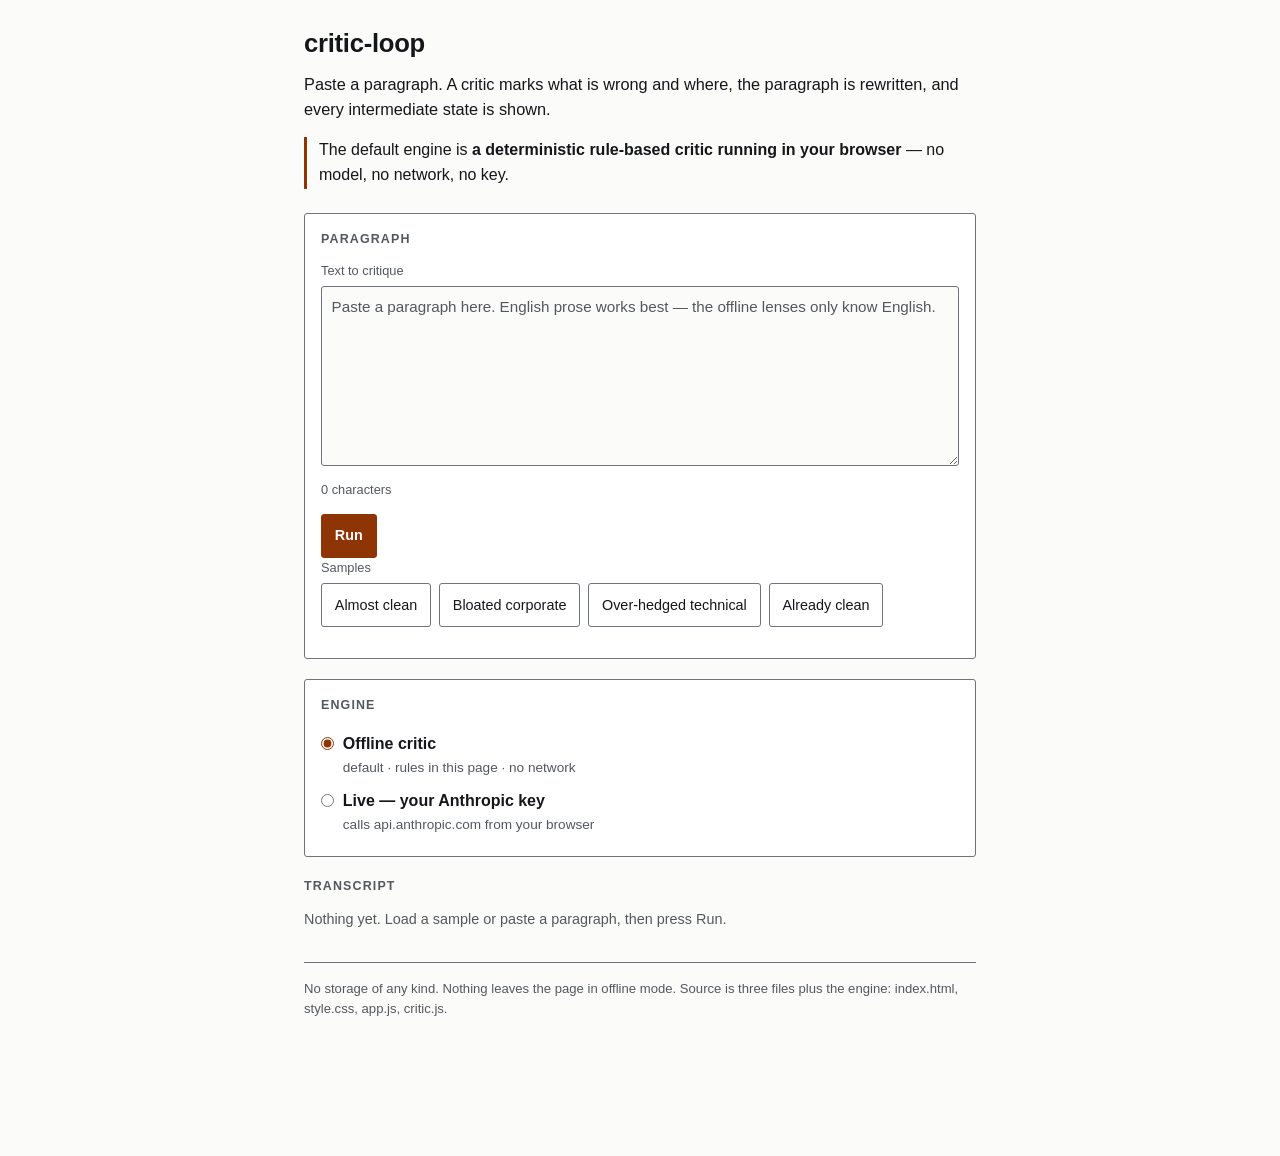
==== commit 2e63b670: "samples: the sample that lands is the one offered first Bloated corporate was the leftmost sample an" ====
--- a/index.html
+++ b/index.html
@@ -51,10 +51,14 @@
 
     <div class="samples">
       <span class="samples-label" id="samples-h">Samples</span>
+      <!-- Almost clean leads: it is the only sample that shows the whole loop and lands,
+           five panels ending "with 1 pass to spare". Bloated corporate is eight panels
+           ending in a draft that still needs work with no passes left, which is a true
+           thing for the page to show and a poor first click for a stranger. -->
       <div class="btn-row" role="group" aria-labelledby="samples-h">
+        <button type="button" class="btn btn-quiet" data-sample="almost">Almost clean</button>
         <button type="button" class="btn btn-quiet" data-sample="corporate">Bloated corporate</button>
         <button type="button" class="btn btn-quiet" data-sample="hedged">Over-hedged technical</button>
-        <button type="button" class="btn btn-quiet" data-sample="almost">Almost clean</button>
         <button type="button" class="btn btn-quiet" data-sample="clean">Already clean</button>
       </div>
     </div>
@@ -102,9 +106,10 @@
 
 </div>
 
+
+<script type="text/plain" id="sample-almost">The repair shop utilises three benches and a robust wheel jig. Volunteers open it on Tuesday and Saturday evenings. Members pay eight pounds a year, bring their own parts, and sweep the floor before they leave. The waiting list ran to forty names in March, so the co-op will leverage a small grant to add a fourth bench in June.</script>
 <script type="text/plain" id="sample-corporate">In order to leverage the synergies across each and every one of our stakeholders, the implementation of the new paradigm has the ability to significantly improve the end result for the business, and due to the fact that a number of teams are involved in the optimisation of the process at this point in time, the utilisation of a holistic framework is very important for the purpose of driving alignment with regard to future plans.</script>
 <script type="text/plain" id="sample-hedged">It seems that the cache layer is somewhat unreliable under load, and it appears that a number of requests are perhaps dropped when the queue is relatively full, though the optimisation of the eviction policy might possibly help if the team is able to leverage the existing metrics pipeline for the purpose of measurement. Arguably the retry path is fairly robust. Various measurements typically suggest that latency is largely driven by the serialisation step, but this is possibly an artefact of the harness.</script>
-<script type="text/plain" id="sample-almost">The repair shop utilises three benches and a robust wheel jig. Volunteers open it on Tuesday and Saturday evenings. Members pay eight pounds a year, bring their own parts, and sweep the floor before they leave. The waiting list ran to forty names in March, so the co-op will leverage a small grant to add a fourth bench in June.</script>
 <script type="text/plain" id="sample-clean">The build takes 41 seconds. It compiles 312 files, links one binary, and writes a 4 MB archive. Two tests fail on Windows. Both fail in the path parser. The fix lands tomorrow.</script>
 
 <script src="critic.js"></script>
--- a/style.css
+++ b/style.css
@@ -395,10 +395,15 @@
 .finding[open] > summary::before { content: "\25BE"; }
 
 .rule-name {
-  /* The rule name keeps its own column: without a floor the quote's flex basis crushes a
-     long quote's rule name down to one letter and an ellipsis. */
-  flex: 0 1 auto;
-  min-width: 5.5rem;
+  /* The rule name names the complaint, so it is the one part of a closed row that is never
+     shortened to make room: it does not shrink, and the quote beside it is what gives way.
+     A floor instead of this let the quote's flex basis clip LONG SENTENCE to LONG SENT at
+     full desktop width. inline-block with a ceiling keeps the ellipsis working in an open
+     row too, where the summary is a block and the name is not a flex item. */
+  flex: 0 0 auto;
+  display: inline-block;
+  max-width: 100%;
+  vertical-align: bottom;
   font-size: 0.78rem;
   text-transform: uppercase;
   letter-spacing: 0.06em;
@@ -598,4 +603,16 @@
   .btn { flex: 1 1 auto; }
   .run-row .status { flex: 1 1 100%; }
   .quote, .finding-body { margin-left: 0.6rem; }
-}
+
+  /* Narrow, a closed finding is two lines, not one: the rule name and any tag on the
+     first, the quoted span across the full width below it. Squeezed onto one line the
+     quote got 29 px of a 3,267 px span — 0.9 % of its own content — while the tag held
+     101 px, so the row's labels beat the row's content. Wrapped, the content gets the
+     width. The rule name may shrink and clip here, because at this width it must. */
+  .finding:not([open]) > summary { flex-wrap: wrap; }
+  .finding:not([open]) > summary .rule-name { flex: 0 1 auto; min-width: 0; }
+  .finding:not([open]) > summary .quote {
+    flex: 1 1 100%;
+    margin: 0.15rem 0 0 0.6rem;
+  }
+}
